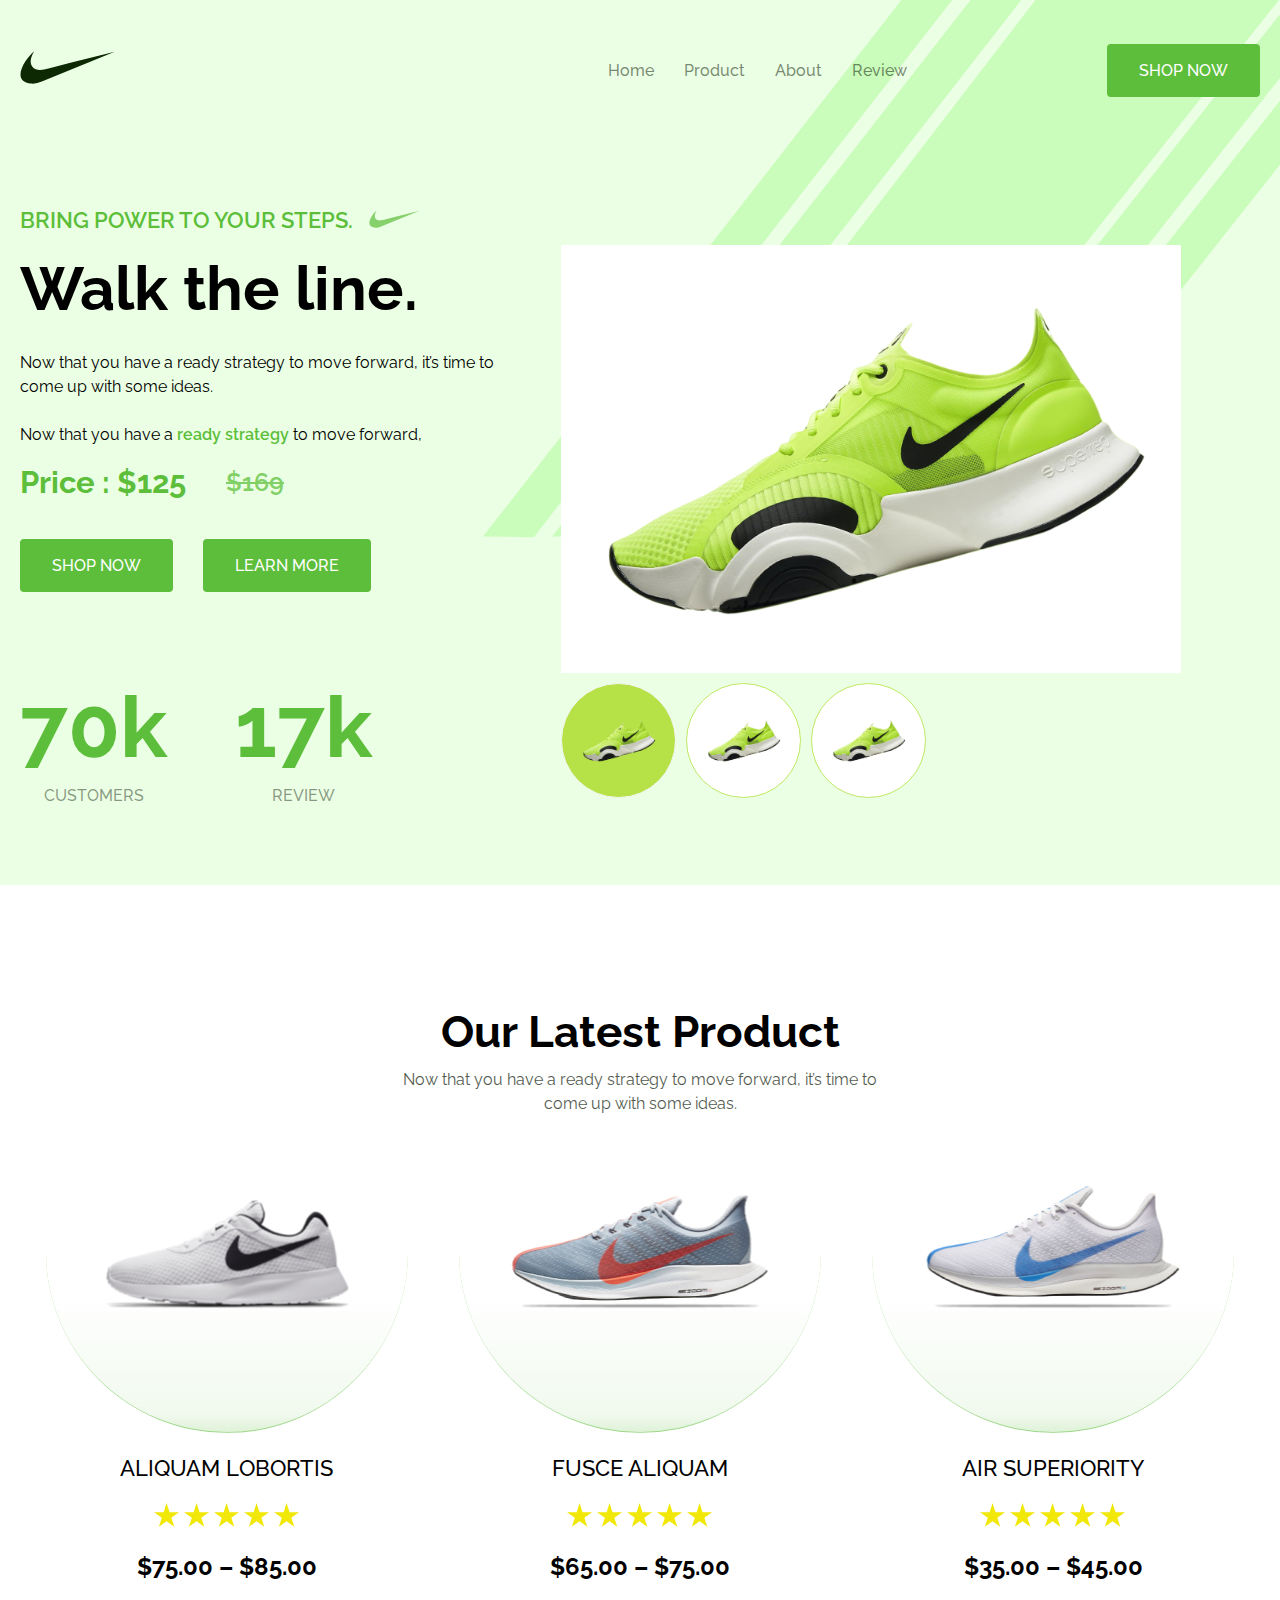
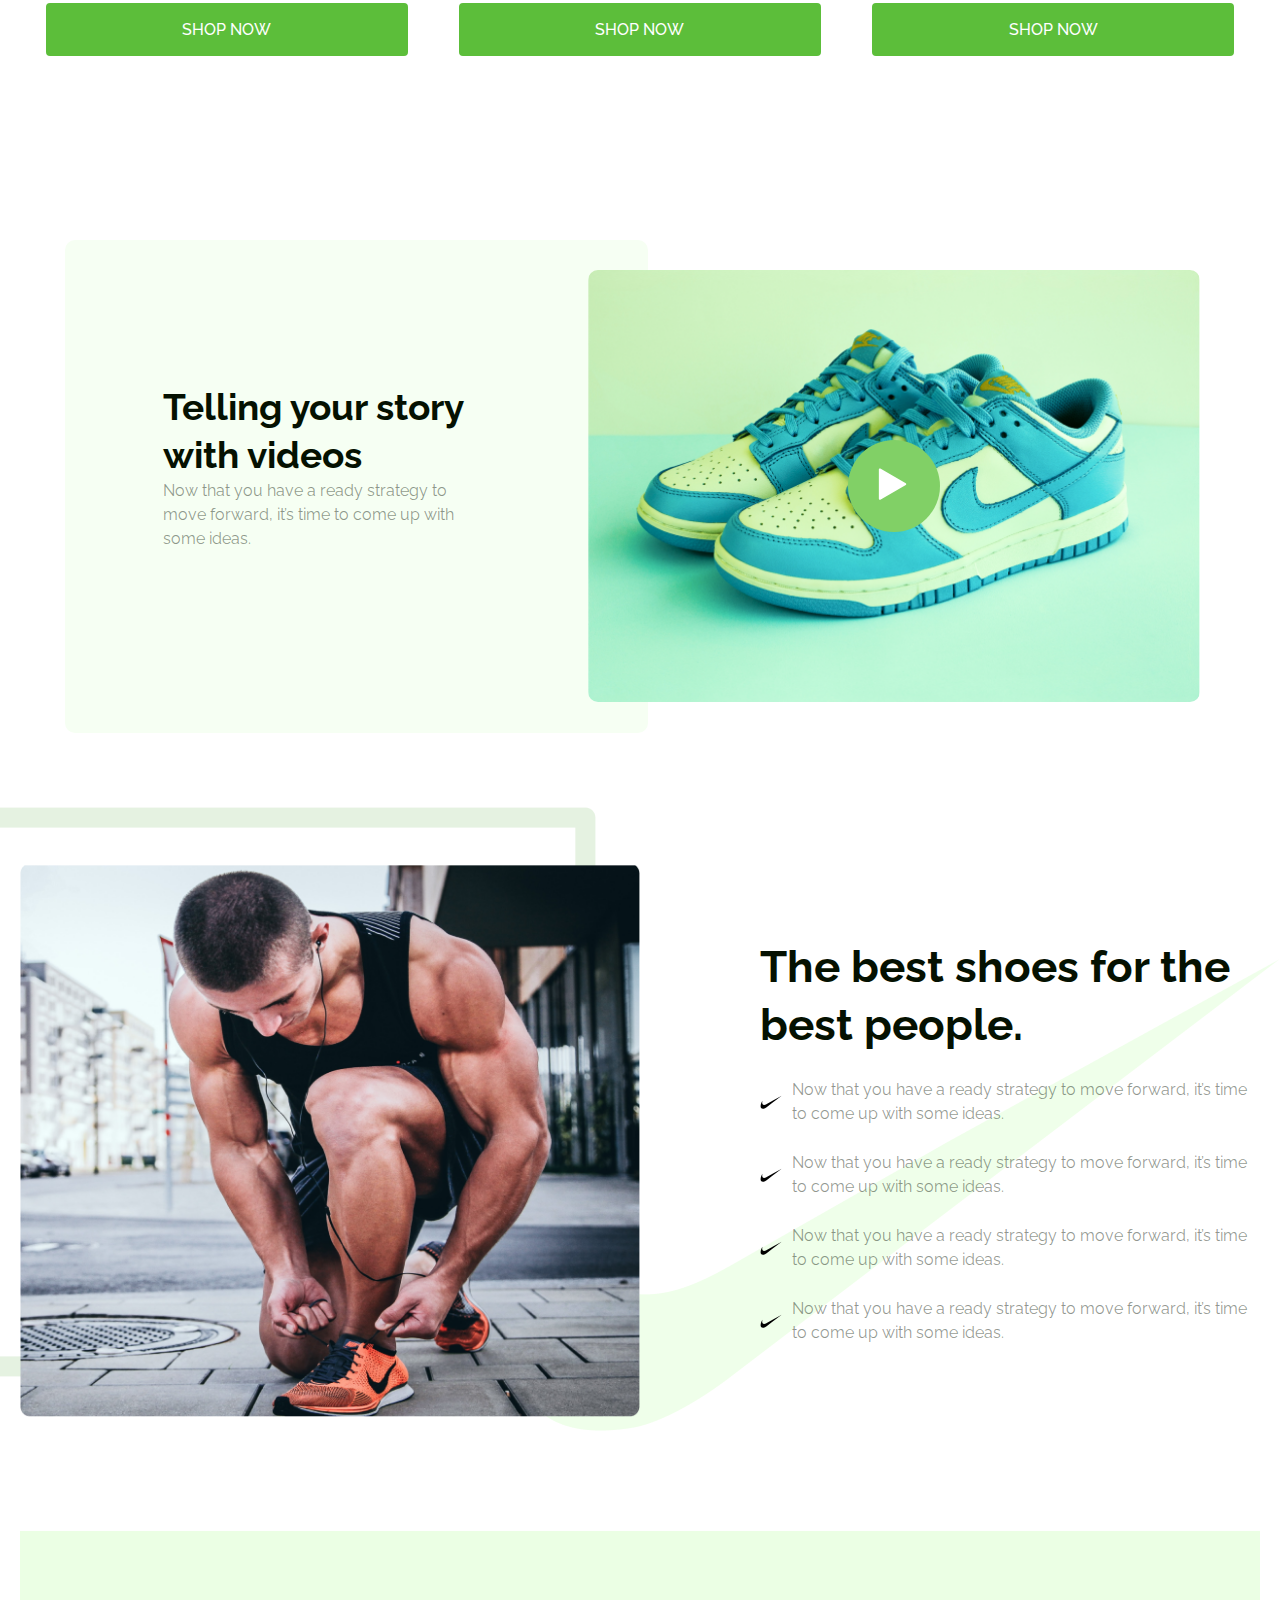
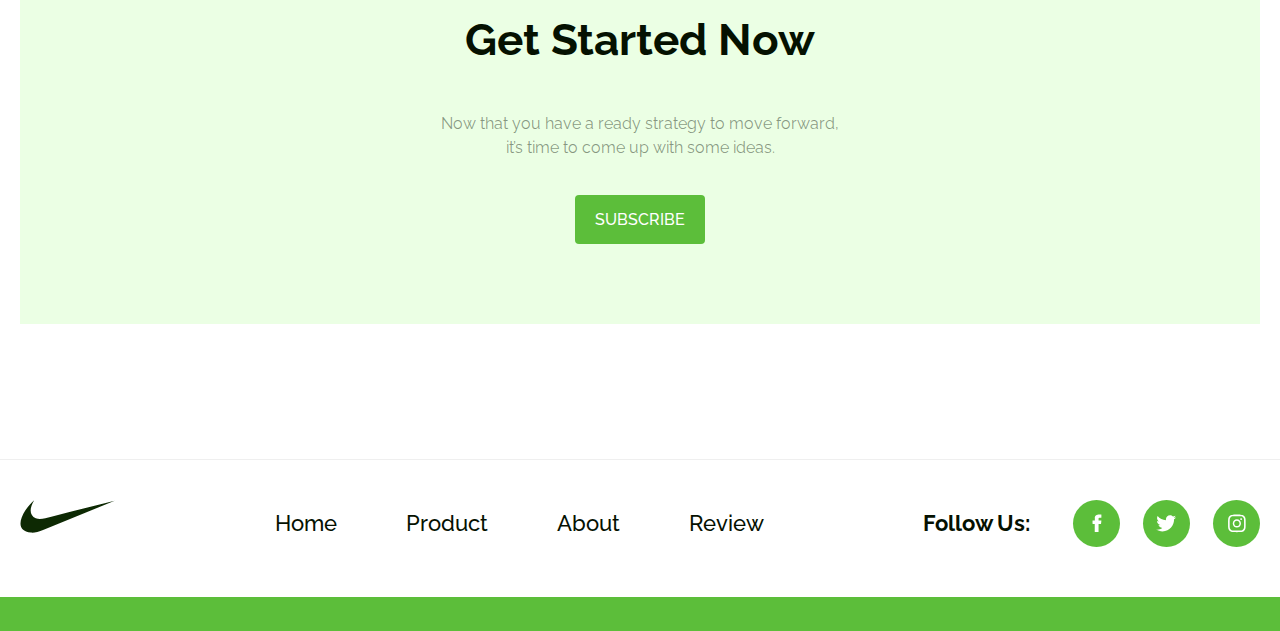
==== index.html @ fa26921b "add: init" ====
<!doctype html>
<html lang="en">
<head>
    <meta charset="UTF-8">
    <meta name="viewport"
          content="width=device-width, user-scalable=no, initial-scale=1.0, maximum-scale=1.0, minimum-scale=1.0">
    <meta http-equiv="X-UA-Compatible" content="ie=edge">
    <title>Document</title>
    <link rel="stylesheet" href="src/style/style.css">
    <link
            rel="stylesheet"
            href="https://cdn.jsdelivr.net/npm/@fancyapps/ui/dist/fancybox.css"
    />
    <link
            rel="stylesheet"
            href="https://cdn.jsdelivr.net/npm/swiper@9/swiper-bundle.min.css"
    />
</head>
<body>

<header class="header">
    <div class="container">
        <nav class="header__nav">
            <h1 class="header__logo"><img src="./src/images/logo.svg" alt="Store"></h1>
            <div class="header__list">
                <div class="header__menu">
                    <a href="#" class="header__link">Home</a>
                    <a href="./src/pgs/product/index.html" class="header__link">Product</a>
                    <a href="#" class="header__link">About</a>
                    <a href="#" class="header__link">Review</a>
                </div>
                <button class="btn header__btn">SHOP NOW</button>
            </div>

            <div class="burger">
                <span class="burger__line">

                </span>
            </div>
        </nav>
    </div>
</header>

<main>
    <section class="walk">
        <div class="container">
            <div class="walk__content">
                <div class="walk__info">
                    <p class="walk__info-suptitle">Bring power to your steps. <span><svg width="51" height="18" viewBox="0 0 51 18" fill="none" xmlns="http://www.w3.org/2000/svg">
<path d="M28.6036 6.15476L25.4862 6.97332L16.8365 9.23768C13.7818 9.99351 11.1097 11.0002 8.53487 10.119C5.03484 8.60729 5.09756 4.67446 7.70691 0.490723C3.09351 4.29811 -5.2081 16.473 6.01962 17.7024C7.44974 17.8905 9.99636 17.3887 12.7625 16.2252L25.4862 11.0034L50.5823 0.741621L28.6036 6.15476Z" fill="#87D16D"/>
</svg>
</span></p>
                    <h2 class="walk__info-title">Walk the line.</h2>
                    <p class="walk__info-desc">
                        Now that you have a ready strategy to move forward, it’s time to come up with some ideas. <br>
                        <br>
                        Now that you have a <span>ready strategy</span> to move forward,
                    </p>
                    <h3 class="walk__info-price">Price : $125 <span>$169</span></h3>
                    <div class="walk__info-btns">
                        <button class="btn">SHOP NOW</button>
                        <button class="btn">Learn more</button>
                    </div>
                    <div class="walk__info-leads">
                        <h3 class="walk__info-sum">
                            70k <span>CUSTOMERS</span>
                        </h3>
                        <h3 class="walk__info-sum">
                            17k <span>REVIEW</span>
                        </h3>
                    </div>
                </div>
                <div class="walk__right">
                    <div style="--swiper-navigation-color: #fff; --swiper-pagination-color: #fff" class="swiper mySwiper2">
                        <div class="swiper-wrapper">
                            <div class="swiper-slide">
                                <img src="./src/images/greenshoes.png" />
                            </div>
                            <div class="swiper-slide">
                                <img src="./src/images/greenshoes.png" />
                            </div>
                            <div class="swiper-slide">
                                <img src="./src/images/greenshoes.png" />
                            </div>
                        </div>
                    </div>
                    <div thumbsSlider="" class="swiper mySwiper">
                        <div class="swiper-wrapper">
                            <div class="swiper-slide">
                                <img src="./src/images/greenshoes.png" />
                            </div>
                            <div class="swiper-slide">
                                <img src="./src/images/greenshoes.png" />
                            </div>
                            <div class="swiper-slide">
                                <img src="./src/images/greenshoes.png" />
                            </div>
                        </div>
                    </div>
                </div>
            </div>
        </div>
    </section>

    <section class="product">
        <div class="container">
            <h2 class="product__title">Our Latest Product <p class="product__title-desc">Now that you have a ready strategy to move forward, it’s time to
                <br> come up with some ideas.</p></h2>

            <div class="product__row">
                <div class="product__column">
                    <div class="product__column-circle"><img class="product__column-circle-img" src="./src/images/nike1.png" alt=""></div>
                    <h3 class="product__column-name">Aliquam lobortis</h3>
                    <div class="product__column__stars">
                        <span class="product__column__start-star"><svg width="26" height="24" viewBox="0 0 26 24" fill="none" xmlns="http://www.w3.org/2000/svg">
<path d="M12.5771 0.046875L15.5296 9.13387L25.0843 9.13387L17.3544 14.7499L20.3069 23.8369L12.5771 18.2209L4.84723 23.8369L7.79977 14.7499L0.0699167 9.13387L9.62454 9.13387L12.5771 0.046875Z" fill="#F1E809"/>
</svg></span>
                        <span class="product__column__start-star"><svg width="26" height="24" viewBox="0 0 26 24" fill="none" xmlns="http://www.w3.org/2000/svg">
<path d="M12.5771 0.046875L15.5296 9.13387L25.0843 9.13387L17.3544 14.7499L20.3069 23.8369L12.5771 18.2209L4.84723 23.8369L7.79977 14.7499L0.0699167 9.13387L9.62454 9.13387L12.5771 0.046875Z" fill="#F1E809"/>
</svg></span>
                        <span class="product__column__start-star"><svg width="26" height="24" viewBox="0 0 26 24" fill="none" xmlns="http://www.w3.org/2000/svg">
<path d="M12.5771 0.046875L15.5296 9.13387L25.0843 9.13387L17.3544 14.7499L20.3069 23.8369L12.5771 18.2209L4.84723 23.8369L7.79977 14.7499L0.0699167 9.13387L9.62454 9.13387L12.5771 0.046875Z" fill="#F1E809"/>
</svg></span>
                        <span class="product__column__start-star"><svg width="26" height="24" viewBox="0 0 26 24" fill="none" xmlns="http://www.w3.org/2000/svg">
<path d="M12.5771 0.046875L15.5296 9.13387L25.0843 9.13387L17.3544 14.7499L20.3069 23.8369L12.5771 18.2209L4.84723 23.8369L7.79977 14.7499L0.0699167 9.13387L9.62454 9.13387L12.5771 0.046875Z" fill="#F1E809"/>
</svg></span>
                        <span class="product__column__start-star"><svg width="26" height="24" viewBox="0 0 26 24" fill="none" xmlns="http://www.w3.org/2000/svg">
<path d="M12.5771 0.046875L15.5296 9.13387L25.0843 9.13387L17.3544 14.7499L20.3069 23.8369L12.5771 18.2209L4.84723 23.8369L7.79977 14.7499L0.0699167 9.13387L9.62454 9.13387L12.5771 0.046875Z" fill="#F1E809"/>
</svg></span>
                    </div>
                    <p class="product__column-price">$75.00 – $85.00</p>
                    <button class="btn product__column-btn">SHOP NOW</button>
                </div>
                <div class="product__column">
                    <div class="product__column-circle"><img class="product__column-circle-img" src="./src/images/nike2.png" alt=""></div>
                    <h3 class="product__column-name">FUSCE ALIQUAM</h3>
                    <div class="product__column__stars">
                        <span class="product__column__start-star"><svg width="26" height="24" viewBox="0 0 26 24" fill="none" xmlns="http://www.w3.org/2000/svg">
<path d="M12.5771 0.046875L15.5296 9.13387L25.0843 9.13387L17.3544 14.7499L20.3069 23.8369L12.5771 18.2209L4.84723 23.8369L7.79977 14.7499L0.0699167 9.13387L9.62454 9.13387L12.5771 0.046875Z" fill="#F1E809"/>
</svg></span>
                        <span class="product__column__start-star"><svg width="26" height="24" viewBox="0 0 26 24" fill="none" xmlns="http://www.w3.org/2000/svg">
<path d="M12.5771 0.046875L15.5296 9.13387L25.0843 9.13387L17.3544 14.7499L20.3069 23.8369L12.5771 18.2209L4.84723 23.8369L7.79977 14.7499L0.0699167 9.13387L9.62454 9.13387L12.5771 0.046875Z" fill="#F1E809"/>
</svg></span>
                        <span class="product__column__start-star"><svg width="26" height="24" viewBox="0 0 26 24" fill="none" xmlns="http://www.w3.org/2000/svg">
<path d="M12.5771 0.046875L15.5296 9.13387L25.0843 9.13387L17.3544 14.7499L20.3069 23.8369L12.5771 18.2209L4.84723 23.8369L7.79977 14.7499L0.0699167 9.13387L9.62454 9.13387L12.5771 0.046875Z" fill="#F1E809"/>
</svg></span>
                        <span class="product__column__start-star"><svg width="26" height="24" viewBox="0 0 26 24" fill="none" xmlns="http://www.w3.org/2000/svg">
<path d="M12.5771 0.046875L15.5296 9.13387L25.0843 9.13387L17.3544 14.7499L20.3069 23.8369L12.5771 18.2209L4.84723 23.8369L7.79977 14.7499L0.0699167 9.13387L9.62454 9.13387L12.5771 0.046875Z" fill="#F1E809"/>
</svg></span>
                        <span class="product__column__start-star"><svg width="26" height="24" viewBox="0 0 26 24" fill="none" xmlns="http://www.w3.org/2000/svg">
<path d="M12.5771 0.046875L15.5296 9.13387L25.0843 9.13387L17.3544 14.7499L20.3069 23.8369L12.5771 18.2209L4.84723 23.8369L7.79977 14.7499L0.0699167 9.13387L9.62454 9.13387L12.5771 0.046875Z" fill="#F1E809"/>
</svg></span>
                    </div>
                    <p class="product__column-price">$65.00 – $75.00</p>
                    <button class="btn product__column-btn">SHOP NOW</button>
                </div>
                <div class="product__column">
                    <div class="product__column-circle"><img class="product__column-circle-img" src="./src/images/nike3.png" alt=""></div>
                    <h3 class="product__column-name">AIR SUPERIORITY</h3>
                    <div class="product__column__stars">
                        <span class="product__column__start-star"><svg width="26" height="24" viewBox="0 0 26 24" fill="none" xmlns="http://www.w3.org/2000/svg">
<path d="M12.5771 0.046875L15.5296 9.13387L25.0843 9.13387L17.3544 14.7499L20.3069 23.8369L12.5771 18.2209L4.84723 23.8369L7.79977 14.7499L0.0699167 9.13387L9.62454 9.13387L12.5771 0.046875Z" fill="#F1E809"/>
</svg></span>
                        <span class="product__column__start-star"><svg width="26" height="24" viewBox="0 0 26 24" fill="none" xmlns="http://www.w3.org/2000/svg">
<path d="M12.5771 0.046875L15.5296 9.13387L25.0843 9.13387L17.3544 14.7499L20.3069 23.8369L12.5771 18.2209L4.84723 23.8369L7.79977 14.7499L0.0699167 9.13387L9.62454 9.13387L12.5771 0.046875Z" fill="#F1E809"/>
</svg></span>
                        <span class="product__column__start-star"><svg width="26" height="24" viewBox="0 0 26 24" fill="none" xmlns="http://www.w3.org/2000/svg">
<path d="M12.5771 0.046875L15.5296 9.13387L25.0843 9.13387L17.3544 14.7499L20.3069 23.8369L12.5771 18.2209L4.84723 23.8369L7.79977 14.7499L0.0699167 9.13387L9.62454 9.13387L12.5771 0.046875Z" fill="#F1E809"/>
</svg></span>
                        <span class="product__column__start-star"><svg width="26" height="24" viewBox="0 0 26 24" fill="none" xmlns="http://www.w3.org/2000/svg">
<path d="M12.5771 0.046875L15.5296 9.13387L25.0843 9.13387L17.3544 14.7499L20.3069 23.8369L12.5771 18.2209L4.84723 23.8369L7.79977 14.7499L0.0699167 9.13387L9.62454 9.13387L12.5771 0.046875Z" fill="#F1E809"/>
</svg></span>
                        <span class="product__column__start-star"><svg width="26" height="24" viewBox="0 0 26 24" fill="none" xmlns="http://www.w3.org/2000/svg">
<path d="M12.5771 0.046875L15.5296 9.13387L25.0843 9.13387L17.3544 14.7499L20.3069 23.8369L12.5771 18.2209L4.84723 23.8369L7.79977 14.7499L0.0699167 9.13387L9.62454 9.13387L12.5771 0.046875Z" fill="#F1E809"/>
</svg></span>
                    </div>
                    <p class="product__column-price">$35.00 – $45.00</p>
                    <button class="btn product__column-btn">SHOP NOW</button>
                </div>
            </div>
        </div>
    </section>

    <section class="view">
        <div class="container">
            <div class="view__block">
                <h2 class="view__title">View</h2>
                <div class="view__row">
                    <div class="view__card">
                        <h3 class="view__card-title">
                            Telling your story with videos
                        </h3>
                        <p class="view__card-desc">
                            Now that you have a ready strategy to move forward, it’s time to come up with some ideas.
                        </p>
                    </div>
                    <div class="view__card view__card-video">
                        <a href="" data-fancybox data-src="https://www.youtube.com/watch?v=PZIqV7wNyyU">
                            <div class="view__card-play">
                                <span><svg width="32" height="32" viewBox="0 0 32 32" fill="none" xmlns="http://www.w3.org/2000/svg">
<path d="M27.7939 15.2502C28.4606 15.6351 28.4606 16.5973 27.7939 16.9822L2.35185 31.6712C1.68518 32.0561 0.851847 31.575 0.851847 30.8052L0.851848 1.42718C0.851848 0.65738 1.68518 0.176255 2.35185 0.561156L27.7939 15.2502Z" fill="white"/>
</svg></span>
                            </div>
                        </a>
                    </div>
                </div>
            </div>
        </div>
    </section>

    <section class="best">
        <div class="container">
            <div class="best__row">
                <div class="best__card best__card-left">
                    <img class="best__card-img" src="./src/images/man.png" alt="">
                </div>
                <div class="best__card best__card-right">
                    <h2 class="best__card-title">The best shoes for the best people.</h2>
                    <ul class="best__card-list">
                        <li class="best__card-item"><svg width="32" height="20" viewBox="0 0 32 20" fill="none" xmlns="http://www.w3.org/2000/svg">
                            <path d="M17.9749 8.23615L16.1145 9.29783L10.9514 12.2392C9.12045 13.2499 7.57831 14.3557 5.77382 14.2329C3.267 13.8645 2.63079 11.3291 3.5862 8.19457C1.27957 11.4322 -1.95539 20.6757 5.46358 19.5336C6.414 19.4084 7.96246 18.6483 9.53803 17.4255L16.8077 11.8849L31.1528 0.98075L17.9749 8.23615Z" fill="black"/>
                        </svg>
                            Now that you have a ready strategy to move forward, it’s time to come up with some ideas.
                        </li>
                        <li class="best__card-item"><svg width="32" height="20" viewBox="0 0 32 20" fill="none" xmlns="http://www.w3.org/2000/svg">
                            <path d="M17.9749 8.23615L16.1145 9.29783L10.9514 12.2392C9.12045 13.2499 7.57831 14.3557 5.77382 14.2329C3.267 13.8645 2.63079 11.3291 3.5862 8.19457C1.27957 11.4322 -1.95539 20.6757 5.46358 19.5336C6.414 19.4084 7.96246 18.6483 9.53803 17.4255L16.8077 11.8849L31.1528 0.98075L17.9749 8.23615Z" fill="black"/>
                        </svg>
                            Now that you have a ready strategy to move forward, it’s time to come up with some ideas.
                        </li>
                        <li class="best__card-item"><svg width="32" height="20" viewBox="0 0 32 20" fill="none" xmlns="http://www.w3.org/2000/svg">
                            <path d="M17.9749 8.23615L16.1145 9.29783L10.9514 12.2392C9.12045 13.2499 7.57831 14.3557 5.77382 14.2329C3.267 13.8645 2.63079 11.3291 3.5862 8.19457C1.27957 11.4322 -1.95539 20.6757 5.46358 19.5336C6.414 19.4084 7.96246 18.6483 9.53803 17.4255L16.8077 11.8849L31.1528 0.98075L17.9749 8.23615Z" fill="black"/>
                        </svg>
                            Now that you have a ready strategy to move forward, it’s time to come up with some ideas.
                        </li>
                        <li class="best__card-item"><svg width="32" height="20" viewBox="0 0 32 20" fill="none" xmlns="http://www.w3.org/2000/svg">
                            <path d="M17.9749 8.23615L16.1145 9.29783L10.9514 12.2392C9.12045 13.2499 7.57831 14.3557 5.77382 14.2329C3.267 13.8645 2.63079 11.3291 3.5862 8.19457C1.27957 11.4322 -1.95539 20.6757 5.46358 19.5336C6.414 19.4084 7.96246 18.6483 9.53803 17.4255L16.8077 11.8849L31.1528 0.98075L17.9749 8.23615Z" fill="black"/>
                        </svg>
                            Now that you have a ready strategy to move forward, it’s time to come up with some ideas.
                        </li>
                    </ul>

                </div>
            </div>
        </div>
    </section>

    <section class="now">
        <div class="container">
            <div class="now__content">
                <h2 class="now__title">Get Started Now</h2>
                <p class="now__desc">Now that you have a ready strategy to move forward, <br> it’s time to come up with some ideas.</p>
                <button class="now__btn">SUBSCRIBE</button>
            </div>
        </div>
    </section>
</main>

<div class="overlay">
    <div class="popup">
        <span class="popup__close">x</span>
        <form action="" class="popup__form">
            <label  class="popup__form-label">
                <input type="text" placeholder="name">
            </label>
            <label class="popup__form-label">
                <input type="email" placeholder="email">
            </label>
            <label  class="popup__form-label">
                <input type="number" placeholder="phone">
            </label>
            <button class="popup__form-btn" type="submit">
                Submit
            </button>
        </form>
    </div>
</div>

<footer class="footer">
    <div class="container">
        <div class="footer__nav">
            <h2 class="footer__logo">
                <img src="./src/images/logo.svg" alt="">
            </h2>
            <ul class="footer__menu">
                <li class="footer__item">Home</li>
                <li class="footer__item">Product</li>
                <li class="footer__item">About</li>
                <li class="footer__item">Review</li>
            </ul>
            <div class="footer__right">
                <p class="footer__icons">Follow Us:</p>
                <span class="footer__icon"><svg width="10" height="19" viewBox="0 0 10 19" fill="none" xmlns="http://www.w3.org/2000/svg">
<path d="M0.809858 9.88221H2.7332V17.8003C2.7332 17.9566 2.85987 18.0833 3.01621 18.0833H6.2773C6.43363 18.0833 6.56031 17.9566 6.56031 17.8003V9.9195H8.77135C8.91512 9.9195 9.03607 9.81162 9.05249 9.66882L9.3883 6.75378C9.39752 6.67357 9.37211 6.59326 9.31845 6.53309C9.26474 6.47287 9.18788 6.4384 9.10722 6.4384H6.56042V4.61111C6.56042 4.06027 6.85701 3.78095 7.44203 3.78095C7.5254 3.78095 9.10722 3.78095 9.10722 3.78095C9.26355 3.78095 9.39022 3.65422 9.39022 3.49794V0.822206C9.39022 0.665876 9.26355 0.539204 9.10722 0.539204H6.81235C6.79616 0.538411 6.76022 0.537109 6.70724 0.537109C6.30906 0.537109 4.925 0.615275 3.83171 1.62107C2.62034 2.73565 2.78873 4.07017 2.82897 4.30156V6.43834H0.809858C0.653528 6.43834 0.526855 6.56501 0.526855 6.72135V9.59914C0.526855 9.75548 0.653528 9.88221 0.809858 9.88221Z" fill="white"/>
</svg></span>
                <span class="footer__icon"><svg width="21" height="17" viewBox="0 0 21 17" fill="none" xmlns="http://www.w3.org/2000/svg">
<path d="M20.0716 2.23081C19.3345 2.55415 18.549 2.76847 17.7302 2.87253C18.5726 2.36956 19.2155 1.57917 19.5178 0.626498C18.7324 1.09478 17.8652 1.42556 16.941 1.61014C16.1952 0.816042 15.1323 0.324219 13.9727 0.324219C11.723 0.324219 9.91179 2.15028 9.91179 4.38888C9.91179 4.71098 9.93904 5.0207 10.0059 5.31554C6.6276 5.15078 3.63825 3.5316 1.63008 1.06505C1.27948 1.67333 1.07383 2.36956 1.07383 3.11906C1.07383 4.5264 1.79856 5.77392 2.87884 6.49617C2.22596 6.48378 1.58548 6.29423 1.04286 5.99567C1.04286 6.00806 1.04286 6.02416 1.04286 6.04027C1.04286 8.015 2.45144 9.65523 4.29856 10.0331C3.96779 10.1235 3.60728 10.1669 3.23315 10.1669C2.97299 10.1669 2.71035 10.152 2.46382 10.0975C2.99033 11.7068 4.48439 12.8899 6.2609 12.9283C4.87834 14.0098 3.12289 14.6614 1.2225 14.6614C0.889246 14.6614 0.569623 14.6466 0.25 14.6057C2.05005 15.7665 4.18335 16.4293 6.48389 16.4293C13.9616 16.4293 18.0498 10.235 18.0498 4.86584C18.0498 4.68621 18.0436 4.51277 18.0349 4.34057C18.8414 3.76822 19.5191 3.0534 20.0716 2.23081Z" fill="white"/>
</svg></span>
                <span class="footer__icon"><svg width="18" height="19" viewBox="0 0 18 19" fill="none" xmlns="http://www.w3.org/2000/svg">
<path d="M17.6182 5.75306C17.577 4.81817 17.4258 4.17544 17.2092 3.61851C16.9858 3.02734 16.6421 2.49806 16.1917 2.05807C15.7518 1.61124 15.219 1.26403 14.6347 1.0441C14.0745 0.82753 13.4351 0.676347 12.5003 0.635127C11.5584 0.590417 11.2594 0.580078 8.87052 0.580078C6.48166 0.580078 6.18265 0.590417 5.24427 0.631636C4.30938 0.672856 3.66665 0.824173 3.10985 1.04061C2.51855 1.26403 1.98927 1.60775 1.54928 2.05807C1.10245 2.49806 0.755372 3.03083 0.535311 3.61515C0.318741 4.17544 0.167557 4.81468 0.126338 5.74957C0.0816275 6.69144 0.0712891 6.99045 0.0712891 9.37931C0.0712891 11.7682 0.0816275 12.0672 0.122847 13.0056C0.164067 13.9404 0.315384 14.5832 0.531954 15.1401C0.755372 15.7313 1.10245 16.2606 1.54928 16.7005C1.98927 17.1474 2.52204 17.4946 3.10636 17.7145C3.66665 17.9311 4.30589 18.0823 5.24092 18.1235C6.17916 18.1648 6.47831 18.175 8.86716 18.175C11.256 18.175 11.555 18.1648 12.4934 18.1235C13.4283 18.0823 14.071 17.9311 14.6278 17.7145C15.8103 17.2573 16.7452 16.3224 17.2024 15.1401C17.4188 14.5798 17.5701 13.9404 17.6113 13.0056C17.6526 12.0672 17.6629 11.7682 17.6629 9.37931C17.6629 6.99045 17.6594 6.69144 17.6182 5.75306ZM16.0337 12.9368C15.9959 13.7961 15.8515 14.2601 15.7312 14.5695C15.4356 15.336 14.8272 15.9444 14.0607 16.24C13.7513 16.3603 13.284 16.5046 12.428 16.5424C11.5 16.5837 11.2216 16.5939 8.87401 16.5939C6.52637 16.5939 6.24455 16.5837 5.31986 16.5424C4.46056 16.5046 3.99654 16.3603 3.68719 16.24C3.30575 16.099 2.95854 15.8756 2.67671 15.5834C2.38455 15.2981 2.16113 14.9544 2.02015 14.573C1.89985 14.2636 1.75552 13.7961 1.71779 12.9403C1.67643 12.0123 1.66623 11.7338 1.66623 9.38615C1.66623 7.03852 1.67643 6.7567 1.71779 5.83214C1.75552 4.97284 1.89985 4.50882 2.02015 4.19947C2.16113 3.81789 2.38455 3.47082 2.6802 3.18886C2.96538 2.8967 3.3091 2.67328 3.69069 2.53243C4.00003 2.41213 4.46755 2.2678 5.32335 2.22993C6.2514 2.18871 6.52987 2.17838 8.87736 2.17838C11.2285 2.17838 11.5068 2.18871 12.4315 2.22993C13.2908 2.2678 13.7548 2.41213 14.0642 2.53243C14.4456 2.67328 14.7928 2.8967 15.0747 3.18886C15.3668 3.47417 15.5902 3.81789 15.7312 4.19947C15.8515 4.50882 15.9959 4.9762 16.0337 5.83214C16.0749 6.76019 16.0853 7.03852 16.0853 9.38615C16.0853 11.7338 16.0749 12.0088 16.0337 12.9368Z" fill="white"/>
<path d="M8.87032 5.26953C6.60261 5.26953 4.7627 7.10932 4.7627 9.37715C4.7627 11.645 6.60261 13.4848 8.87032 13.4848C11.1382 13.4848 12.9779 11.645 12.9779 9.37715C12.9779 7.10932 11.1382 5.26953 8.87032 5.26953ZM8.87032 12.0417C7.39914 12.0417 6.20581 10.8485 6.20581 9.37715C6.20581 7.90586 7.39914 6.71264 8.87032 6.71264C10.3416 6.71264 11.5348 7.90586 11.5348 9.37715C11.5348 10.8485 10.3416 12.0417 8.87032 12.0417Z" fill="white"/>
<path d="M14.0992 5.10738C14.0992 5.63694 13.6698 6.06632 13.1401 6.06632C12.6105 6.06632 12.1812 5.63694 12.1812 5.10738C12.1812 4.5777 12.6105 4.14844 13.1401 4.14844C13.6698 4.14844 14.0992 4.5777 14.0992 5.10738Z" fill="white"/>
</svg></span>
            </div>

        </div>
    </div>
</footer>


<script src="https://cdn.jsdelivr.net/npm/swiper@9/swiper-bundle.min.js"></script>
<script src="https://cdn.jsdelivr.net/npm/@fancyapps/ui@4.0/dist/fancybox.umd.js"></script>
<script src="https://unpkg.com/aos@2.3.1/dist/aos.js"></script>
<script src="src/js/main.js"></script>
<script>
    var swiper = new Swiper(".mySwiper", {
        spaceBetween: 10,
        slidesPerView: 4,
    });
    var swiper2 = new Swiper(".mySwiper2", {
        spaceBetween: 10,
        thumbs: {
            swiper: swiper,
        },
    });
</script>

</body>
</html>
---- src/style/style.css ----
@import url("https://fonts.googleapis.com/css2?family=Raleway:wght@400;500;600;700&display=swap");
* {
  margin: 0;
  padding: 0;
  -webkit-box-sizing: border-box;
          box-sizing: border-box;
  list-style-type: none;
  text-decoration: none;
  font-family: "Raleway", sans-serif;
  -webkit-transition: 0.5s all;
  transition: 0.5s all;
}

.container {
  max-width: 1446px;
  width: 100%;
  margin: 0 auto;
  padding: 0 20px;
}

.btn {
  padding: 15px 30px;
  border-radius: 4px;
  background: #5CBE3A;
  border: 2px solid #5CBE3A;
  font-weight: 500;
  font-size: 16px;
  line-height: 19px;
  color: #fff;
  text-transform: uppercase;
  cursor: pointer;
}
.btn:hover {
  background: transparent;
  border: 2px solid rgba(92, 190, 58, 0.3);
  color: #5CBE3A;
}

.overlay {
  position: fixed;
  top: 0;
  left: 0;
  width: 100%;
  height: 100%;
  background: rgba(5, 17, 1, 0.5019607843);
  display: none;
  -webkit-box-pack: center;
      -ms-flex-pack: center;
          justify-content: center;
  -webkit-box-align: center;
      -ms-flex-align: center;
          align-items: center;
  z-index: 99;
}

.popup {
  background: white;
  border: 1px solid #5CBE3A;
  width: 450px;
  border-radius: 10px;
  padding: 31px;
  position: relative;
}
.popup__close {
  position: absolute;
  top: 10px;
  right: 15px;
  cursor: pointer;
}
.popup__form {
  display: -webkit-box;
  display: -ms-flexbox;
  display: flex;
  -webkit-box-orient: vertical;
  -webkit-box-direction: normal;
      -ms-flex-direction: column;
          flex-direction: column;
  row-gap: 15px;
}
.popup__form-btn {
  padding: 10px 40px;
  background: #5CBE3A;
  color: white;
  cursor: pointer;
  border-radius: 5px;
  border: none;
}
.popup__form-label {
  width: 100%;
}
.popup__form-label input {
  width: 100%;
  height: 40px;
  padding-left: 15px;
  border: 1px solid #5CBE3A;
  border-radius: 5px;
  outline: none;
}

.header {
  position: absolute;
  width: 100%;
  top: 44px;
  left: 0;
  z-index: 3;
}
.header__nav {
  display: -webkit-box;
  display: -ms-flexbox;
  display: flex;
  -webkit-box-pack: justify;
      -ms-flex-pack: justify;
          justify-content: space-between;
  -webkit-box-align: center;
      -ms-flex-align: center;
          align-items: center;
}
.header__menu {
  display: -webkit-box;
  display: -ms-flexbox;
  display: flex;
  -webkit-column-gap: 30px;
     -moz-column-gap: 30px;
          column-gap: 30px;
  -webkit-box-align: center;
      -ms-flex-align: center;
          align-items: center;
}
.header__link {
  font-weight: 500;
  font-size: 16px;
  line-height: 0;
  color: rgba(5, 17, 1, 0.5019607843);
}
.header__link:hover {
  color: #051101;
}
.header__list {
  display: -webkit-box;
  display: -ms-flexbox;
  display: flex;
  -webkit-column-gap: 200px;
     -moz-column-gap: 200px;
          column-gap: 200px;
}
.header .burger {
  width: 50px;
  height: 50px;
  background: white;
  display: none;
  -webkit-box-pack: center;
      -ms-flex-pack: center;
          justify-content: center;
  -webkit-box-align: center;
      -ms-flex-align: center;
          align-items: center;
  padding: 6px;
}
.header .burger__line {
  position: relative;
  display: block;
  width: 100%;
  height: 4px;
  background: black;
  border-radius: 3px;
}
.header .burger__line::before {
  content: "";
  position: absolute;
  top: -12px;
  left: 0;
  width: 100%;
  height: 4px;
  background: #051101;
  border-radius: 3px;
}
.header .burger__line::after {
  content: "";
  position: absolute;
  bottom: -12px;
  left: 0;
  width: 100%;
  height: 3px;
  background: #051101;
}
@media (max-width: 992px) {
  .header .burger {
    display: -webkit-box !important;
    display: -ms-flexbox !important;
    display: flex !important;
  }
  .header .header__list {
    -webkit-box-orient: vertical;
    -webkit-box-direction: normal;
        -ms-flex-direction: column;
            flex-direction: column;
    row-gap: 30px;
    position: absolute;
    top: -100%;
    -webkit-transform: translateY(-100%);
            transform: translateY(-100%);
    left: 0;
    width: 100%;
    background: #BEE761;
    padding: 40px;
  }
  .header .header__list.show {
    -webkit-transform: translateY(0);
            transform: translateY(0);
  }
  .header .header__menu {
    -webkit-box-pack: center;
        -ms-flex-pack: center;
            justify-content: center;
  }
  .header .header__btn {
    width: 300px;
    margin: 0 auto;
  }
  .header .burger.show.show .burger__line {
    background: transparent;
  }
  .header .burger.show.show .burger__line::before {
    top: 0;
    -webkit-transform: rotate(-45deg);
            transform: rotate(-45deg);
  }
  .header .burger.show.show .burger__line::after {
    top: 0;
    -webkit-transform: rotate(45deg);
            transform: rotate(45deg);
  }
}

@media (max-width: 676px) {
  .header__nav {
    -webkit-box-orient: vertical;
    -webkit-box-direction: normal;
        -ms-flex-direction: column;
            flex-direction: column;
    row-gap: 30px;
  }
}
.walk {
  padding: 205px 0 77px;
  background: #EBFFE4;
  position: relative;
}
.walk::after {
  content: url("../images/walk-el.svg");
  position: absolute;
  top: 0;
  right: 0;
  height: 100%;
}
.walk__content {
  display: -webkit-box;
  display: -ms-flexbox;
  display: flex;
  -webkit-box-align: end;
      -ms-flex-align: end;
          align-items: flex-end;
  -webkit-column-gap: 45px;
     -moz-column-gap: 45px;
          column-gap: 45px;
}
.walk__info {
  width: 40%;
}
.walk__info-suptitle {
  font-weight: 600;
  font-size: 22px;
  line-height: 140%;
  color: #5CBE3A;
  text-transform: uppercase;
  display: -webkit-box;
  display: -ms-flexbox;
  display: flex;
  -webkit-column-gap: 16px;
     -moz-column-gap: 16px;
          column-gap: 16px;
}
.walk__info-title {
  font-weight: 700;
  font-size: 61px;
  line-height: 120%;
  color: #000;
  margin: 16px 0 26px;
}
.walk__info-desc {
  font-weight: 400;
  font-size: 16px;
  line-height: 150%;
  color: black;
}
.walk__info-desc span {
  color: #5CBE3A;
  font-weight: 600;
}
.walk__info-price {
  font-weight: 700;
  font-size: 31px;
  line-height: 130%;
  color: #5CBE3A;
  display: -webkit-box;
  display: -ms-flexbox;
  display: flex;
  -webkit-box-align: center;
      -ms-flex-align: center;
          align-items: center;
  -webkit-column-gap: 40px;
     -moz-column-gap: 40px;
          column-gap: 40px;
  margin: 15px 0 37px;
}
.walk__info-price span {
  font-weight: 600;
  font-size: 25px;
  line-height: 120%;
  color: #81D066;
  text-decoration: line-through;
}
.walk__info-btns {
  display: -webkit-box;
  display: -ms-flexbox;
  display: flex;
  -webkit-column-gap: 30px;
     -moz-column-gap: 30px;
          column-gap: 30px;
  margin-bottom: 84px;
}
.walk__info-leads {
  display: -webkit-box;
  display: -ms-flexbox;
  display: flex;
  -webkit-column-gap: 68px;
     -moz-column-gap: 68px;
          column-gap: 68px;
}
.walk__info-sum {
  display: -webkit-box;
  display: -ms-flexbox;
  display: flex;
  -webkit-box-orient: vertical;
  -webkit-box-direction: normal;
      -ms-flex-direction: column;
          flex-direction: column;
  -webkit-box-align: center;
      -ms-flex-align: center;
          align-items: center;
  row-gap: 6px;
  font-weight: 700;
  font-size: 85px;
  line-height: 120%;
  color: #5CBE3A;
}
.walk__info-sum span {
  font-weight: 500;
  font-size: 16px;
  line-height: 150%;
  color: rgba(5, 17, 1, 0.4392156863);
}
.walk__right {
  width: 50%;
}
.walk .swiper {
  width: 100%;
  height: 100%;
}
.walk .swiper-slide {
  text-align: center;
  font-size: 18px;
  background: #fff;
  display: -webkit-box;
  display: -ms-flexbox;
  display: flex;
  -webkit-box-pack: center;
      -ms-flex-pack: center;
          justify-content: center;
  -webkit-box-align: center;
      -ms-flex-align: center;
          align-items: center;
}
.walk .swiper-slide img {
  display: block;
  width: 100%;
  height: 100%;
  -o-object-fit: cover;
     object-fit: cover;
}
.walk body {
  background: #000;
  color: #000;
}
.walk .swiper {
  width: 100%;
  height: 300px;
  margin-left: auto;
  margin-right: auto;
}
.walk .swiper-slide {
  background-size: cover;
  background-position: center;
}
.walk .mySwiper2 {
  height: 80%;
  width: 100%;
}
.walk .mySwiper {
  height: 20%;
  -webkit-box-sizing: border-box;
          box-sizing: border-box;
  padding: 10px 0;
}
.walk .mySwiper .swiper-slide {
  width: 115px !important;
  height: 115px !important;
  border-radius: 50%;
  background: #fff;
  border: 1px solid #BEE761;
  padding: 15px;
}
.walk .mySwiper .swiper-slide img {
  width: 100%;
  height: 100%;
  -o-object-fit: contain;
     object-fit: contain;
}
.walk .mySwiper .swiper-slide-thumb-active {
  opacity: 1;
  background: #B6E247;
  border: 1px solid #F5F5F5;
}
.walk .swiper-slide img {
  display: block;
  width: 100%;
  height: 100%;
  -o-object-fit: cover;
     object-fit: cover;
}

@media (max-width: 1024px) {
  .walk__info {
    position: relative;
    z-index: 4;
  }
}
.product {
  padding: 118px 0 184px;
}
.product__title {
  font-weight: 700;
  font-size: 44px;
  line-height: 130%;
  text-align: center;
  color: #000000;
  position: relative;
}
.product__title-desc {
  font-weight: 400;
  font-size: 16px;
  line-height: 150%;
  text-align: center;
  color: #051101;
  opacity: 0.7;
  position: absolute;
  top: 65px;
  left: 50%;
  -webkit-transform: translate(-50%);
          transform: translate(-50%);
}
.product__row {
  display: -webkit-box;
  display: -ms-flexbox;
  display: flex;
  -ms-flex-pack: distribute;
      justify-content: space-around;
  margin-top: 10px;
  text-align: center;
}
.product__column {
  display: -webkit-box;
  display: -ms-flexbox;
  display: flex;
  -webkit-box-pack: center;
      -ms-flex-pack: center;
          justify-content: center;
  row-gap: 20px;
  -webkit-box-orient: vertical;
  -webkit-box-direction: normal;
      -ms-flex-direction: column;
          flex-direction: column;
}
.product__column-circle {
  position: relative;
  width: 362px;
  height: 362px;
  border-radius: 50%;
  border-bottom: 1px solid rgba(92, 190, 58, 0.5019607843);
  background: -webkit-gradient(linear, left bottom, left top, color-stop(-33.55%, #5CBE3A), color-stop(4.82%, rgba(92, 190, 58, 0.0860215)), color-stop(37.59%, rgba(92, 190, 58, 0)));
  background: linear-gradient(360deg, #5CBE3A -33.55%, rgba(92, 190, 58, 0.0860215) 4.82%, rgba(92, 190, 58, 0) 37.59%);
}
.product__column-circle-img {
  position: absolute;
  left: 50%;
  top: 50%;
  -webkit-transform: translate(-50%, -50%);
          transform: translate(-50%, -50%);
}
.product__column-circle:after {
  content: url("../images/shadow.png");
  position: absolute;
  top: 223px;
  left: 50%;
  -webkit-transform: translate(-50%);
          transform: translate(-50%);
}
.product__column-name {
  font-weight: 500;
  font-size: 22px;
  line-height: 140%;
  text-align: center;
  text-transform: uppercase;
  color: #000000;
}
.product__column-price {
  font-style: normal;
  font-weight: 700;
  font-size: 24px;
  line-height: 130%;
  text-align: center;
  color: #000000;
}

.view {
  padding-bottom: 130px;
}
.view__block {
  position: relative;
}
.view__title {
  font-weight: 700;
  font-size: 43px;
  line-height: 130%;
  color: #E5F2E1;
  position: absolute;
  top: 20%;
  left: -20%;
  -webkit-transform: rotate(-90deg);
          transform: rotate(-90deg);
  z-index: -1;
}
.view__row {
  display: -webkit-box;
  display: -ms-flexbox;
  display: flex;
  padding-left: 45px;
  -webkit-box-align: center;
      -ms-flex-align: center;
          align-items: center;
}
.view__card {
  padding: 143px 158px 182px 98px;
  background: #F6FFF3;
  border-radius: 10px;
}
.view__card-video {
  position: relative;
  padding: 170px 260px !important;
  background: url("../images/video.png") center/cover no-repeat;
  left: -60px;
}
.view__card-title {
  font-weight: 700;
  font-size: 37px;
  line-height: 130%;
  color: #051101;
}
.view__card-desc {
  font-weight: 400;
  font-size: 16px;
  line-height: 150%;
  color: rgba(5, 17, 1, 0.4392156863);
}
.view__card-play {
  width: 92px;
  height: 92px;
  border-radius: 50%;
  -webkit-box-align: center;
      -ms-flex-align: center;
          align-items: center;
  -webkit-box-pack: center;
      -ms-flex-pack: center;
          justify-content: center;
  background: #81D066;
  position: relative;
}
.view__card-play span {
  position: absolute;
  top: 50%;
  left: 50%;
  -webkit-transform: translate(-50%, -50%);
          transform: translate(-50%, -50%);
}

@media (max-width: 1124px) {
  .view__title {
    position: static;
    -webkit-transform: rotate(0deg);
            transform: rotate(0deg);
  }
  .view__card {
    padding: 100px 50px;
  }
  .view__card-video {
    position: static;
    left: 0;
  }
}
.best {
  padding-bottom: 110px;
  position: relative;
}
.best:before {
  content: url("../images/Vector.png");
  position: absolute;
  z-index: -1;
  right: 0;
  top: 50%;
  -webkit-transform: translateY(-50%);
          transform: translateY(-50%);
}
.best__row {
  display: -webkit-box;
  display: -ms-flexbox;
  display: flex;
  -webkit-box-align: center;
      -ms-flex-align: center;
          align-items: center;
  position: relative;
}
.best__card {
  width: 50%;
  position: relative;
}
.best__card-left:after {
  content: url("../images/square.png");
  position: absolute;
  top: -10%;
  left: -10%;
  z-index: -1;
}
.best__card-img {
  width: 100%;
  position: relative;
}
.best__card-right {
  padding-left: 120px;
}
.best__card-title {
  font-weight: 700;
  font-size: 44px;
  line-height: 130%;
  color: #051101;
}
.best__card-list {
  display: -webkit-box;
  display: -ms-flexbox;
  display: flex;
  -webkit-box-orient: vertical;
  -webkit-box-direction: normal;
      -ms-flex-direction: column;
          flex-direction: column;
  row-gap: 25px;
  margin-top: 25px;
}
.best__card-item {
  font-weight: 400;
  font-size: 16px;
  line-height: 150%;
  color: rgba(5, 17, 1, 0.4392156863);
  display: -webkit-box;
  display: -ms-flexbox;
  display: flex;
  -webkit-box-align: center;
      -ms-flex-align: center;
          align-items: center;
  -webkit-column-gap: 10px;
     -moz-column-gap: 10px;
          column-gap: 10px;
}
.best__card-itemsvg {
  width: 33px;
  height: 11px;
}

@media (max-width: 1024px) {
  .best::before {
    display: none;
  }
}
.now {
  padding-bottom: 135px;
}
.now__content {
  padding: 80px 0;
  text-align: center;
  background: #EBFFE4;
}
.now__title {
  font-weight: 700;
  font-size: 44px;
  line-height: 130%;
  color: #051101;
}
.now__desc {
  font-weight: 400;
  font-size: 16px;
  line-height: 150%;
  color: rgba(5, 17, 1, 0.4392156863);
  margin: 44px 0 35px;
}
.now__btn {
  font-weight: 500;
  font-size: 16px;
  line-height: 19px;
  color: white;
  padding: 15px 20px;
  border-radius: 4px;
  border: none;
  background: #5CBE3A;
}

.footer {
  border-top: 1px solid rgba(0, 0, 0, 0.062745098);
  border-bottom: 34px solid #5CBE3A;
}
.footer__nav {
  padding: 40px 0 50px;
  display: -webkit-box;
  display: -ms-flexbox;
  display: flex;
  -webkit-box-pack: justify;
      -ms-flex-pack: justify;
          justify-content: space-between;
}
.footer__menu {
  display: -webkit-box;
  display: -ms-flexbox;
  display: flex;
  -webkit-column-gap: 69px;
     -moz-column-gap: 69px;
          column-gap: 69px;
  -webkit-box-align: center;
      -ms-flex-align: center;
          align-items: center;
}
.footer__right {
  display: -webkit-box;
  display: -ms-flexbox;
  display: flex;
  -webkit-box-align: center;
      -ms-flex-align: center;
          align-items: center;
}
.footer__item {
  font-weight: 500;
  font-size: 22px;
  line-height: 140%;
  color: #051101;
}
.footer__right {
  display: -webkit-box;
  display: -ms-flexbox;
  display: flex;
  -webkit-column-gap: 23px;
     -moz-column-gap: 23px;
          column-gap: 23px;
}
.footer__icons {
  font-weight: 700;
  font-size: 22px;
  line-height: 140%;
  color: #051101;
  text-align: center;
  margin-right: 20px;
}
.footer__icon {
  width: 47px;
  height: 47px;
  display: -webkit-box;
  display: -ms-flexbox;
  display: flex;
  -webkit-box-align: center;
      -ms-flex-align: center;
          align-items: center;
  -webkit-box-pack: center;
      -ms-flex-pack: center;
          justify-content: center;
  border-radius: 50%;
  background: #5CBE3A;
}
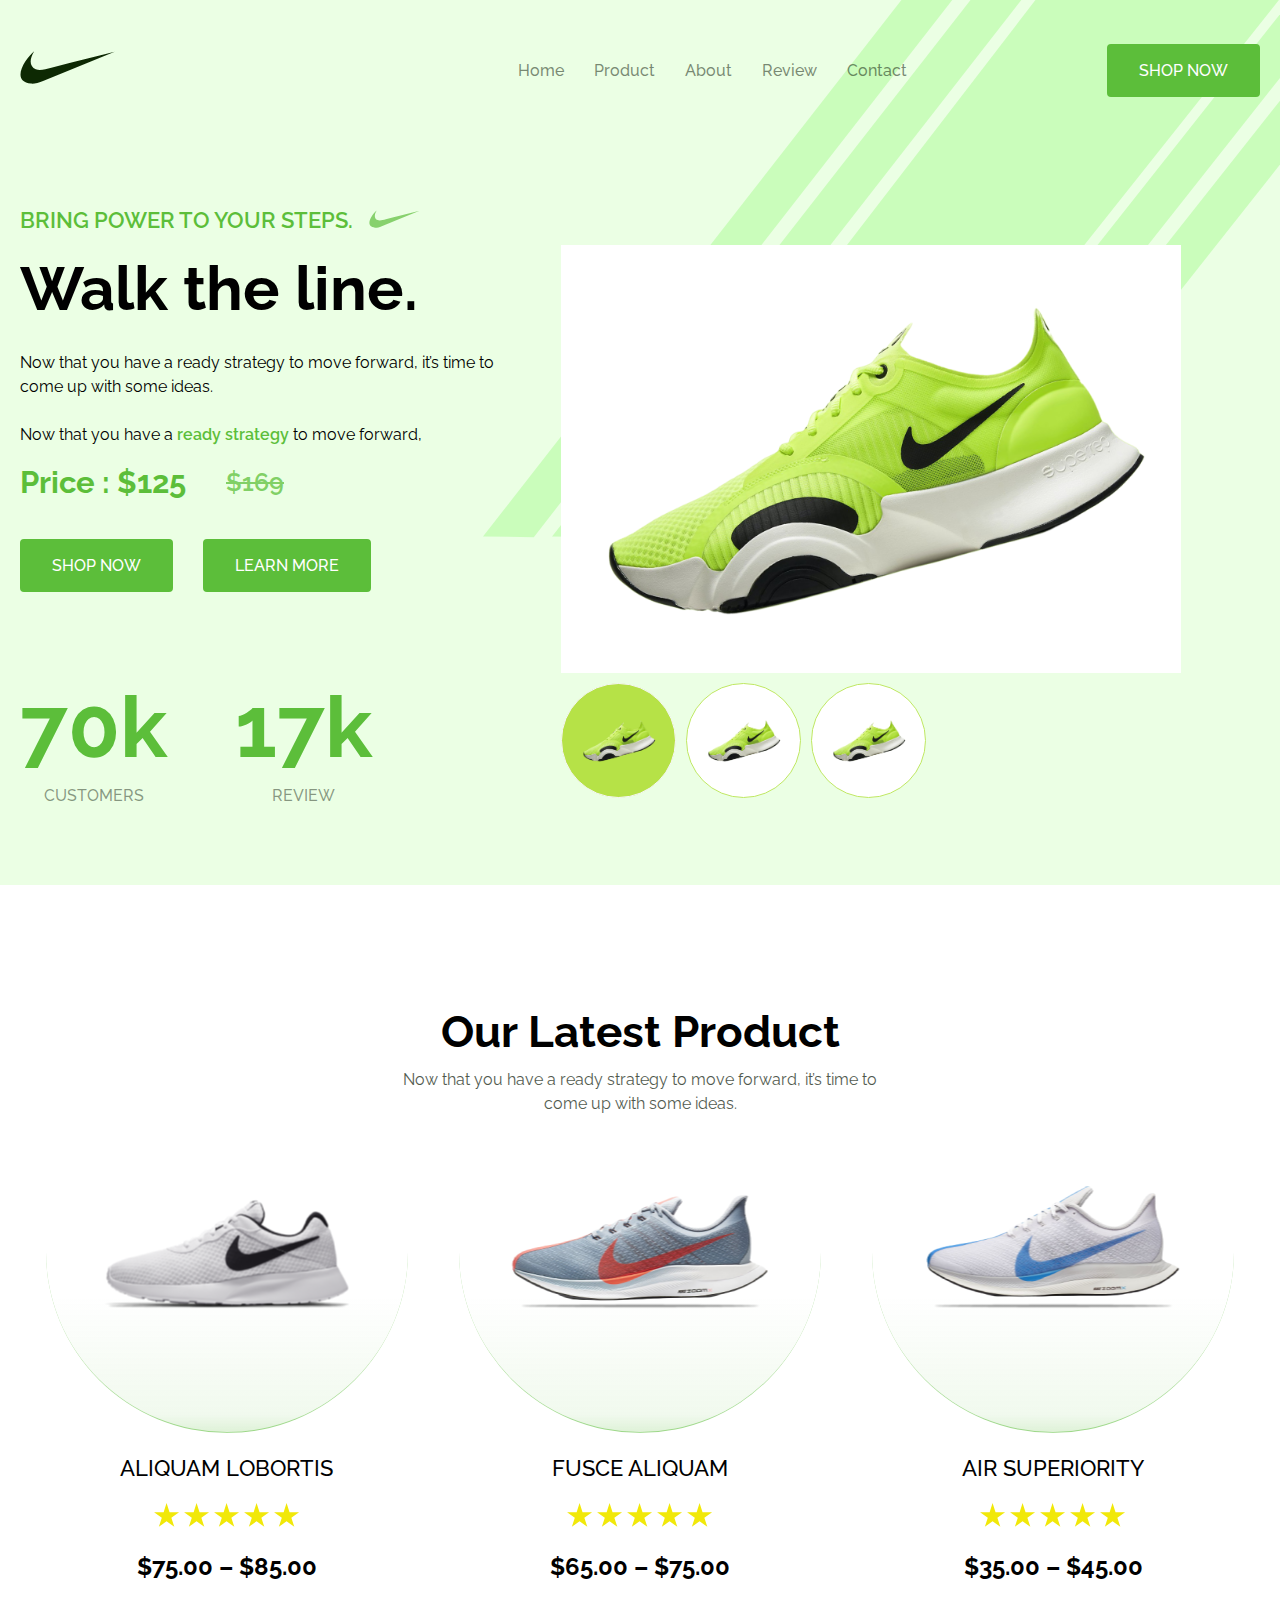
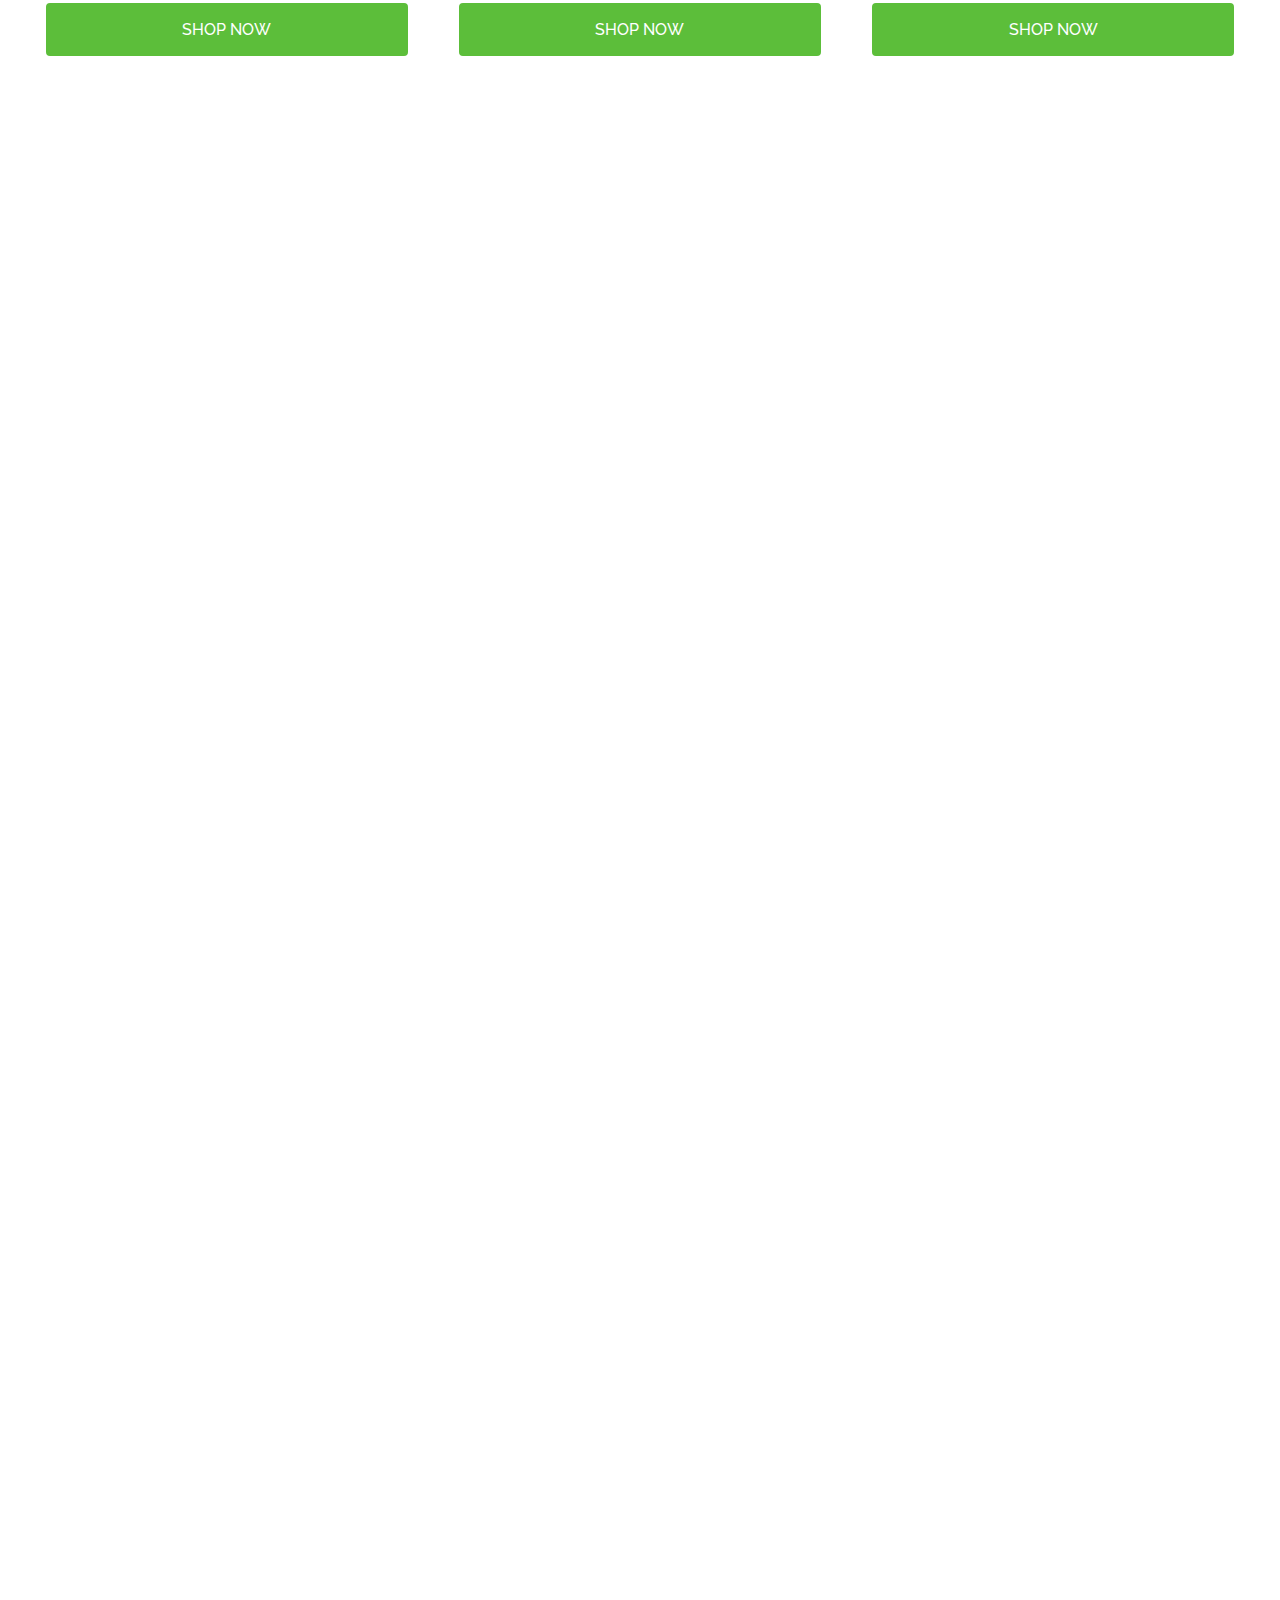
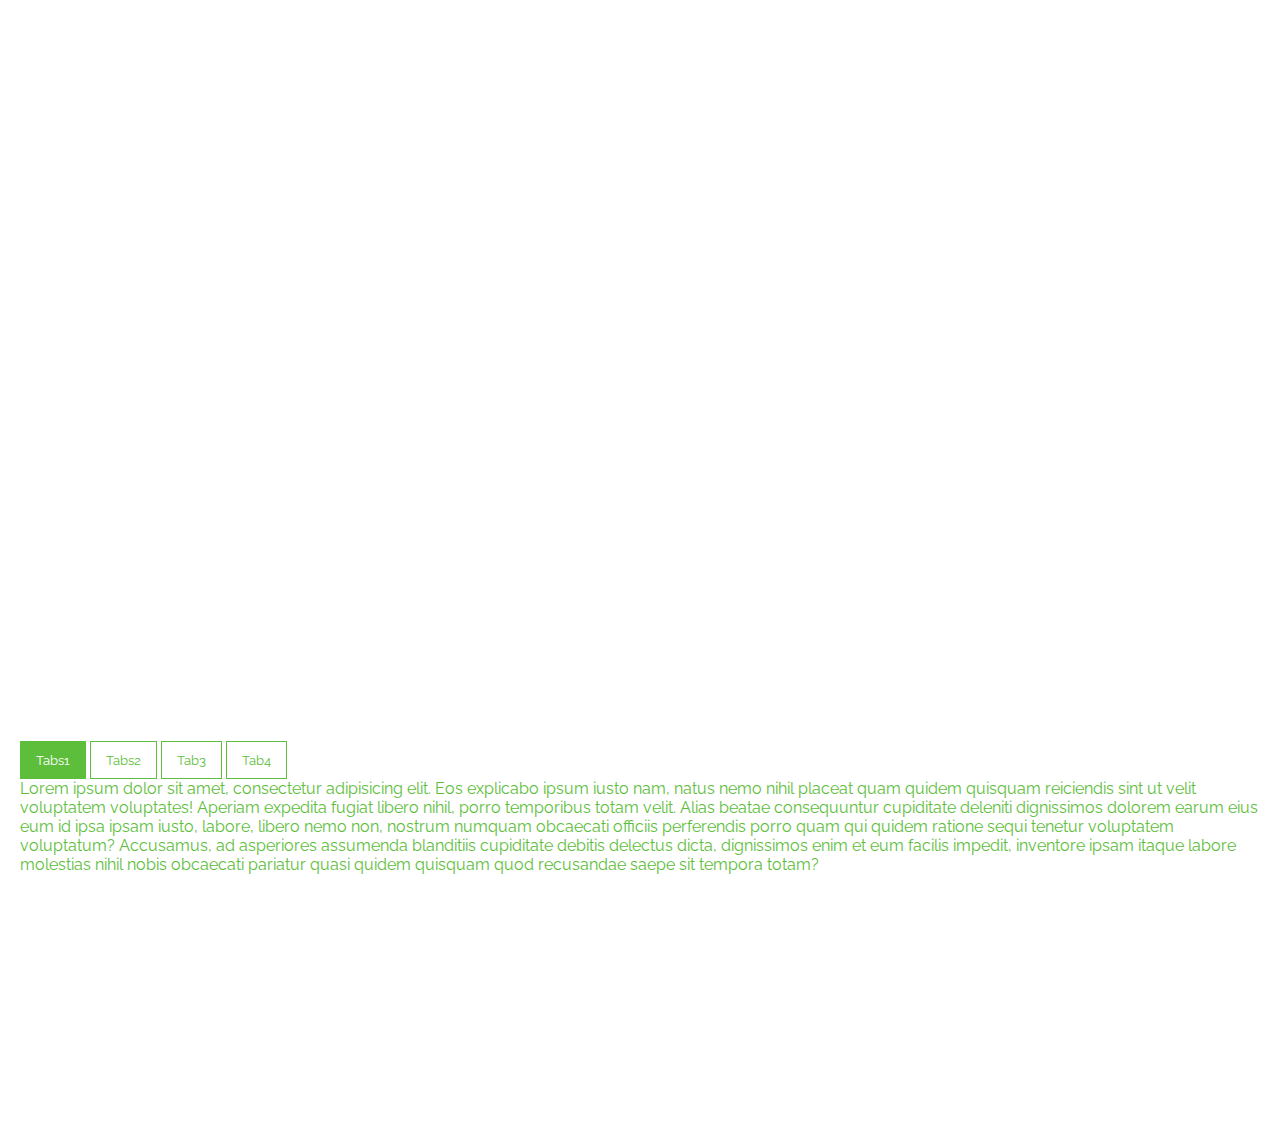
==== commit 43199b1e: "ass: link" ====
--- a/index.html
+++ b/index.html
@@ -6,21 +6,26 @@
           content="width=device-width, user-scalable=no, initial-scale=1.0, maximum-scale=1.0, minimum-scale=1.0">
     <meta http-equiv="X-UA-Compatible" content="ie=edge">
     <title>Document</title>
-    <link rel="stylesheet" href="src/style/style.css">
     <link
             rel="stylesheet"
             href="https://cdn.jsdelivr.net/npm/@fancyapps/ui/dist/fancybox.css"
     />
+
     <link
             rel="stylesheet"
             href="https://cdn.jsdelivr.net/npm/swiper@9/swiper-bundle.min.css"
     />
+
+
+    <link rel="stylesheet" href="src/style/style.css">
+    <link rel="stylesheet" href="src/style/animate.css">
+    <link rel="stylesheet" href="../../styles/">
 </head>
 <body>
 
 <header class="header">
     <div class="container">
-        <nav class="header__nav">
+        <nav class="header__nav wow fadeInLeft">
             <h1 class="header__logo"><img src="./src/images/logo.svg" alt="Store"></h1>
             <div class="header__list">
                 <div class="header__menu">
@@ -28,6 +33,7 @@
                     <a href="./src/pgs/product/index.html" class="header__link">Product</a>
                     <a href="#" class="header__link">About</a>
                     <a href="#" class="header__link">Review</a>
+                    <a href="#" class="header__link">Contact</a>
                 </div>
                 <button class="btn header__btn">SHOP NOW</button>
             </div>
@@ -44,7 +50,7 @@
 <main>
     <section class="walk">
         <div class="container">
-            <div class="walk__content">
+            <div class="walk__content wow rubberBand">
                 <div class="walk__info">
                     <p class="walk__info-suptitle">Bring power to your steps. <span><svg width="51" height="18" viewBox="0 0 51 18" fill="none" xmlns="http://www.w3.org/2000/svg">
 <path d="M28.6036 6.15476L25.4862 6.97332L16.8365 9.23768C13.7818 9.99351 11.1097 11.0002 8.53487 10.119C5.03484 8.60729 5.09756 4.67446 7.70691 0.490723C3.09351 4.29811 -5.2081 16.473 6.01962 17.7024C7.44974 17.8905 9.99636 17.3887 12.7625 16.2252L25.4862 11.0034L50.5823 0.741621L28.6036 6.15476Z" fill="#87D16D"/>
@@ -102,7 +108,7 @@
         </div>
     </section>
 
-    <section class="product">
+    <section class="product wow slideInLeft">
         <div class="container">
             <h2 class="product__title">Our Latest Product <p class="product__title-desc">Now that you have a ready strategy to move forward, it’s time to
                 <br> come up with some ideas.</p></h2>
@@ -181,7 +187,7 @@
         </div>
     </section>
 
-    <section class="view">
+    <section class="view wow slideInUp">
         <div class="container">
             <div class="view__block">
                 <h2 class="view__title">View</h2>
@@ -208,7 +214,7 @@
         </div>
     </section>
 
-    <section class="best">
+    <section class="best wow swing">
         <div class="container">
             <div class="best__row">
                 <div class="best__card best__card-left">
@@ -244,7 +250,7 @@
         </div>
     </section>
 
-    <section class="now">
+    <section class="now wow pulse">
         <div class="container">
             <div class="now__content">
                 <h2 class="now__title">Get Started Now</h2>
@@ -254,6 +260,34 @@
         </div>
     </section>
 </main>
+<section style="padding: 205px 0 77px" class="best wow bounceInDown"> </section>
+<section class="tabs">
+    <div class="container">
+        <div class="tabs__row">
+            <div class="tabs__tab">
+                <button class="tabs__tab-nav-btn active" data-tab="tabs1">Tabs1</button>
+                <button class="tabs__tab-nav-btn " data-tab="tabs2">Tabs2 </button>
+                <button class="tabs__tab-nav-btn" data-tab="tabs3">Tab3 </button>
+                <button class="tabs__tab-nav-btn" data-tab="tabs4">Tab4 </button>
+            </div>
+            <div class="tabs_container">
+                <div class="tabs__content-item tabs1 active" id="tabs1" style="color: #5CBE3A">
+                    Lorem ipsum dolor sit amet, consectetur adipisicing elit. Eos explicabo ipsum iusto nam, natus nemo nihil placeat quam quidem quisquam reiciendis sint ut velit voluptatem voluptates! Aperiam expedita fugiat libero nihil, porro temporibus totam velit. Alias beatae consequuntur cupiditate deleniti dignissimos dolorem earum eius eum id ipsa ipsam iusto, labore, libero nemo non, nostrum numquam obcaecati officiis perferendis porro quam qui quidem ratione sequi tenetur voluptatem voluptatum? Accusamus, ad asperiores assumenda blanditiis cupiditate debitis delectus dicta, dignissimos enim et eum facilis impedit, inventore ipsam itaque labore molestias nihil nobis obcaecati pariatur quasi quidem quisquam quod recusandae saepe sit tempora totam?
+                </div>
+                <div class="tabs__content-item tabs2" id="tabs2" style="color: blue">
+                    Lorem ipsum dolor sit amet, consectetur adipisicing elit. Eos explicabo ipsum iusto nam, natus nemo nihil placeat quam quidem quisquam reiciendis sint ut velit voluptatem voluptates! Aperiam expedita fugiat libero nihil, porro temporibus totam velit. Alias beatae consequuntur cupiditate deleniti dignissimos dolorem earum eius eum id ipsa ipsam iusto, labore, libero nemo non, nostrum numquam obcaecati officiis perferendis porro quam qui quidem ratione sequi tenetur voluptatem voluptatum? Accusamus, ad asperiores assumenda blanditiis cupiditate debitis delectus dicta, dignissimos enim et eum facilis impedit, inventore ipsam itaque labore molestias nihil nobis obcaecati pariatur quasi quidem quisquam quod recusandae saepe sit tempora totam?
+                </div>
+                <div class="tabs__content-item tabs3" id="tabs3" style="color: red">
+                    Lorem ipsum dolor sit amet, consectetur adipisicing elit. Eos explicabo ipsum iusto nam, natus nemo nihil placeat quam quidem quisquam reiciendis sint ut velit voluptatem voluptates! Aperiam expedita fugiat libero nihil, porro temporibus totam velit. Alias beatae consequuntur cupiditate deleniti dignissimos dolorem earum eius eum id ipsa ipsam iusto, labore, libero nemo non, nostrum numquam obcaecati officiis perferendis porro quam qui quidem ratione sequi tenetur voluptatem voluptatum? Accusamus, ad asperiores assumenda blanditiis cupiditate debitis delectus dicta, dignissimos enim et eum facilis impedit, inventore ipsam itaque labore molestias nihil nobis obcaecati pariatur quasi quidem quisquam quod recusandae saepe sit tempora totam?
+                </div>
+                <div class="tabs__content-item tabs4" id="tabs4" style="color: yellow">
+                    Lorem ipsum dolor sit amet, consectetur adipisicing elit. Eos explicabo ipsum iusto nam, natus nemo nihil placeat quam quidem quisquam reiciendis sint ut velit voluptatem voluptates! Aperiam expedita fugiat libero nihil, porro temporibus totam velit. Alias beatae consequuntur cupiditate deleniti dignissimos dolorem earum eius eum id ipsa ipsam iusto, labore, libero nemo non, nostrum numquam obcaecati officiis perferendis porro quam qui quidem ratione sequi tenetur voluptatem voluptatum? Accusamus, ad asperiores assumenda blanditiis cupiditate debitis delectus dicta, dignissimos enim et eum facilis impedit, inventore ipsam itaque labore molestias nihil nobis obcaecati pariatur quasi quidem quisquam quod recusandae saepe sit tempora totam?
+                </div>
+            </div>
+        </div>
+    </div>
+</section>
+
 
 <div class="overlay">
     <div class="popup">
@@ -275,7 +309,7 @@
     </div>
 </div>
 
-<footer class="footer">
+<footer class="footer wow fadeInDownBig">
     <div class="container">
         <div class="footer__nav">
             <h2 class="footer__logo">
@@ -311,6 +345,10 @@
 <script src="https://cdn.jsdelivr.net/npm/@fancyapps/ui@4.0/dist/fancybox.umd.js"></script>
 <script src="https://unpkg.com/aos@2.3.1/dist/aos.js"></script>
 <script src="src/js/main.js"></script>
+<script src="src/js/wow.min.js"></script>
+<script>
+    new WOW().init();
+</script>
 <script>
     var swiper = new Swiper(".mySwiper", {
         spaceBetween: 10,
--- a/src/style/style.css
+++ b/src/style/style.css
@@ -799,4 +799,31 @@
           justify-content: center;
   border-radius: 50%;
   background: #5CBE3A;
+}
+
+.tabs {
+  padding-bottom: 100px;
+}
+.tabs__tab-nav-btn {
+  padding: 10px 15px;
+  color: #5CBE3A;
+  background: white;
+  border: 1px solid #5CBE3A;
+  cursor: pointer;
+}
+.tabs__tab-nav-btn.active {
+  background: #5CBE3A;
+  color: white;
+}
+.tabs__content {
+  padding: 20px 0;
+  width: 60%;
+}
+.tabs__content-item {
+  display: none;
+}
+.tabs__content-item.active {
+  display: -webkit-box;
+  display: -ms-flexbox;
+  display: flex;
 }